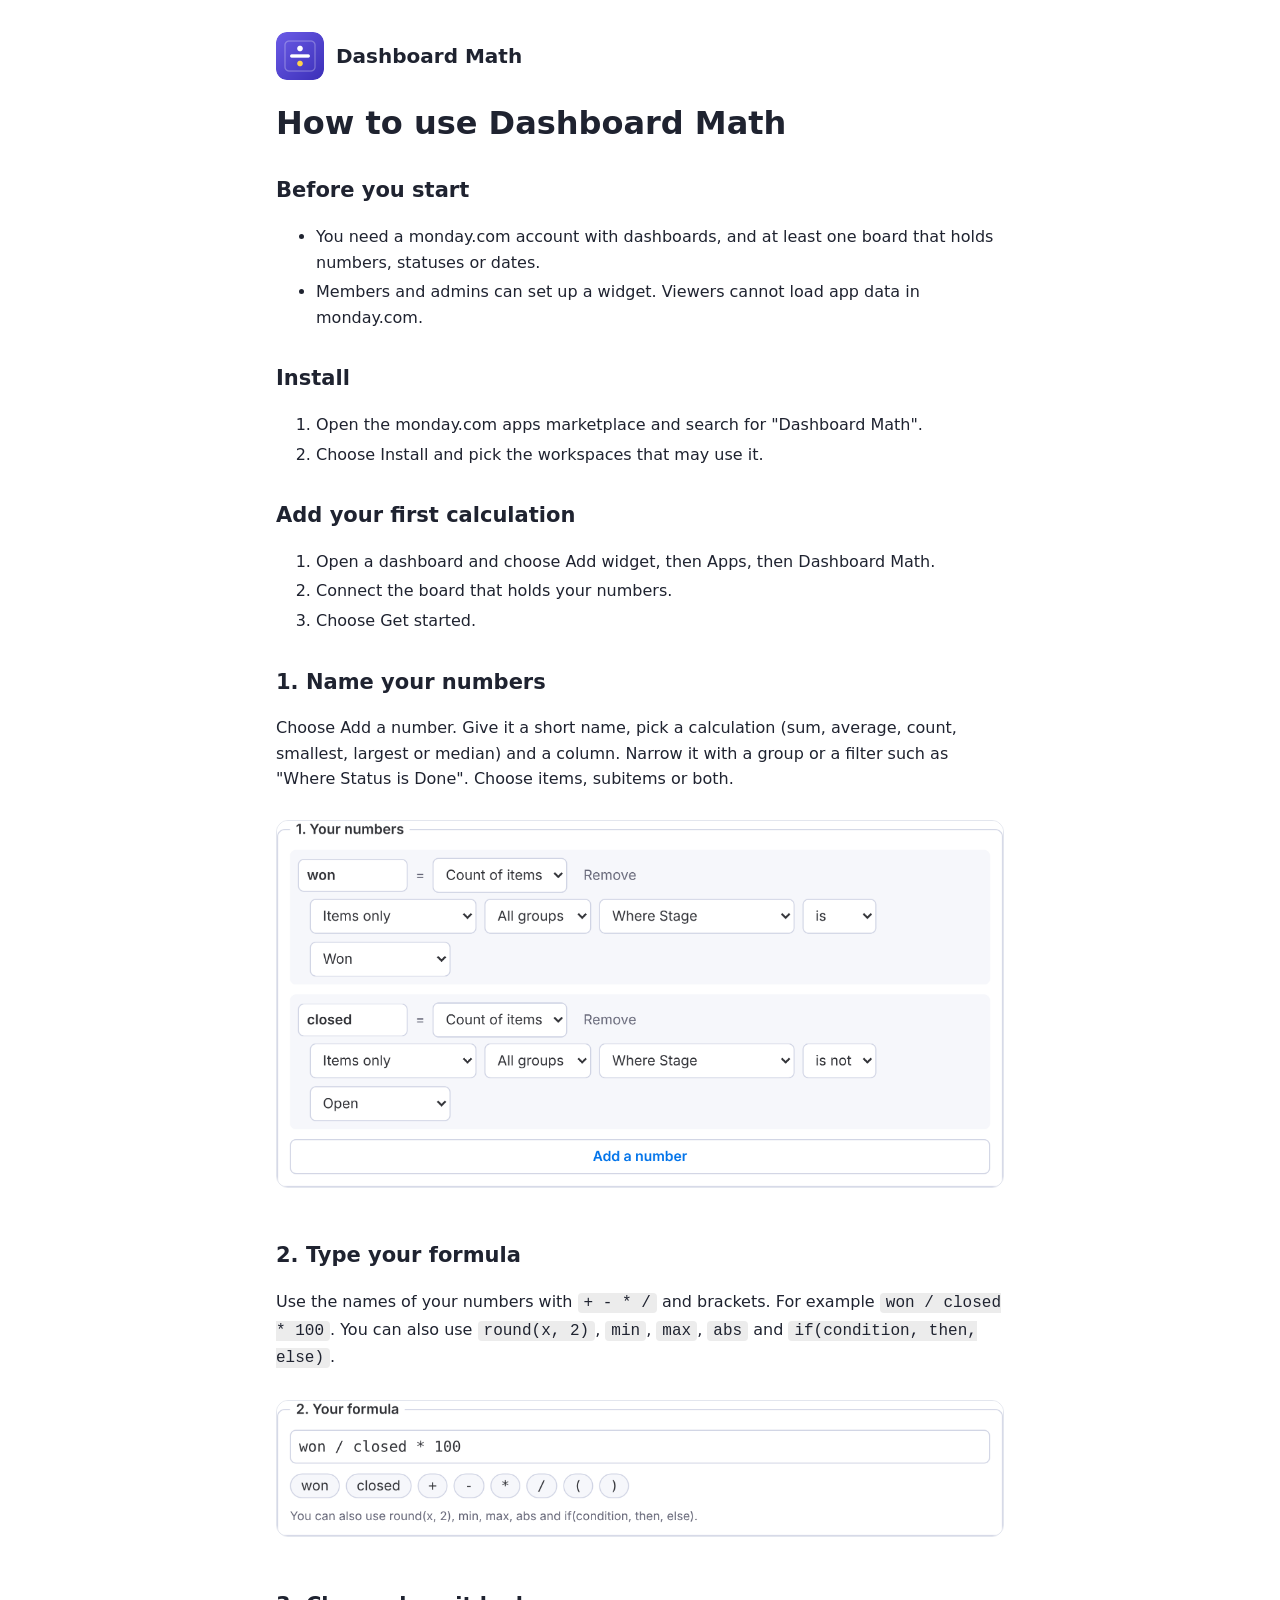
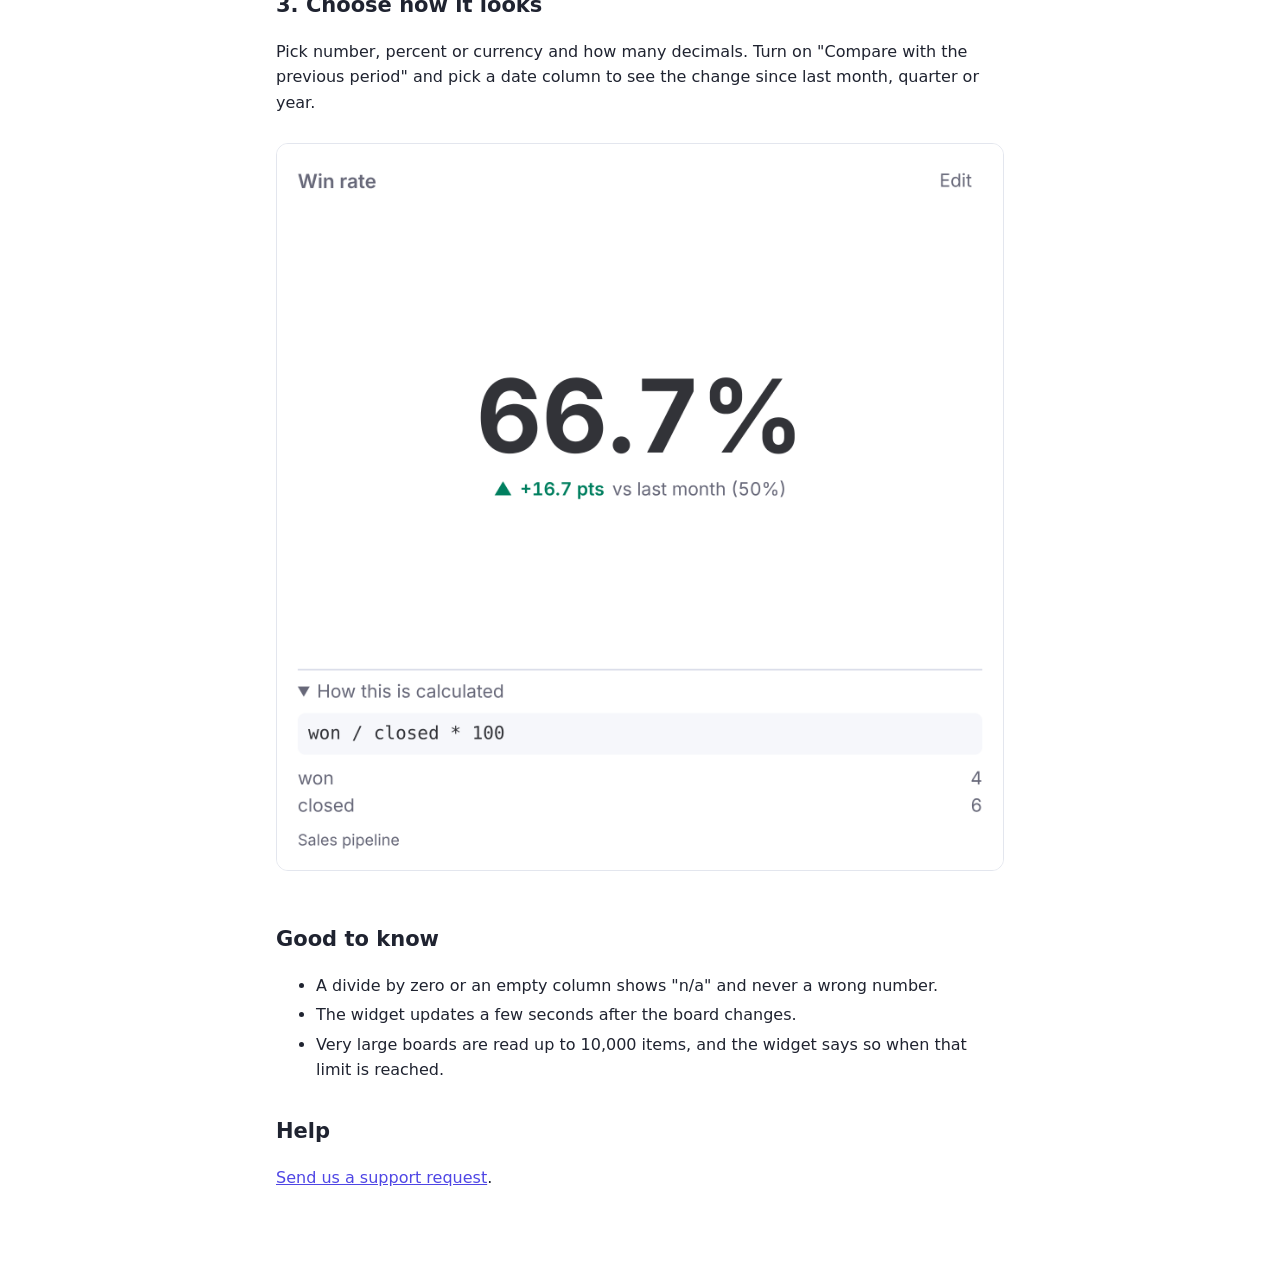
==== how-to.html @ 02962e9d "Dashboard Math public pages" ====
<!doctype html><html lang="en"><head><meta charset="utf-8"><meta name="viewport" content="width=device-width,initial-scale=1"><link rel="stylesheet" href="style.css"><title>How to use Dashboard Math</title></head><body><main><header><img src="icon-192.png" alt=""><strong>Dashboard Math</strong></header>
<h1>How to use Dashboard Math</h1>
<h2>Before you start</h2>
<ul><li>You need a monday.com account with dashboards, and at least one board that holds numbers, statuses or dates.</li><li>Members and admins can set up a widget. Viewers cannot load app data in monday.com.</li></ul>
<h2>Install</h2>
<ol><li>Open the monday.com apps marketplace and search for "Dashboard Math".</li><li>Choose Install and pick the workspaces that may use it.</li></ol>
<h2>Add your first calculation</h2>
<ol><li>Open a dashboard and choose Add widget, then Apps, then Dashboard Math.</li><li>Connect the board that holds your numbers.</li><li>Choose Get started.</li></ol>
<h2>1. Name your numbers</h2>
<p>Choose Add a number. Give it a short name, pick a calculation (sum, average, count, smallest, largest or median) and a column. Narrow it with a group or a filter such as "Where Status is Done". Choose items, subitems or both.</p>
<img class="shot" src="s-numbers.png" alt="Two numbers named won and closed, each a count of items filtered by stage">
<h2>2. Type your formula</h2>
<p>Use the names of your numbers with <code>+ - * /</code> and brackets. For example <code>won / closed * 100</code>. You can also use <code>round(x, 2)</code>, <code>min</code>, <code>max</code>, <code>abs</code> and <code>if(condition, then, else)</code>.</p>
<img class="shot" src="s-formula.png" alt="The formula box with won divided by closed times 100">
<h2>3. Choose how it looks</h2>
<p>Pick number, percent or currency and how many decimals. Turn on "Compare with the previous period" and pick a date column to see the change since last month, quarter or year.</p>
<img class="shot" src="s-working.png" alt="The finished widget showing the result, the change on last month and the numbers behind it">
<h2>Good to know</h2>
<ul><li>A divide by zero or an empty column shows "n/a" and never a wrong number.</li><li>The widget updates a few seconds after the board changes.</li><li>Very large boards are read up to 10,000 items, and the widget says so when that limit is reached.</li></ul>
<h2>Help</h2><p><a href="https://github.com/micwalker17/dashboard-math-site/issues/new">Send us a support request</a>.</p>
</main></body></html>
---- style.css ----
:root{--bg:#fff;--fg:#1f2330;--muted:#5b6172;--line:#e3e6ee;--accent:#4f46e5}
@media (prefers-color-scheme:dark){:root{--bg:#14161d;--fg:#e9ebf2;--muted:#a3a9ba;--line:#2a2e3a;--accent:#8b85ff}}
*{box-sizing:border-box}body{margin:0;background:var(--bg);color:var(--fg);font:16px/1.6 Inter,"Segoe UI",system-ui,Arial,sans-serif}
main{max-width:760px;margin:0 auto;padding:32px 16px 64px}
header{display:flex;align-items:center;gap:12px;margin-bottom:24px}header img{width:48px;height:48px;border-radius:11px}
header strong{font-size:20px}nav{margin-left:auto;display:flex;gap:14px;flex-wrap:wrap}a{color:var(--accent)}
h1{font-size:32px;line-height:1.2;margin:8px 0 12px}h2{font-size:21px;margin:32px 0 8px}
img.shot{max-width:100%;border:1px solid var(--line);border-radius:12px;margin:12px 0;background:#fff}
.muted{color:var(--muted);font-size:14px}code{background:rgba(127,127,127,.15);padding:1px 6px;border-radius:4px}
li{margin:4px 0}
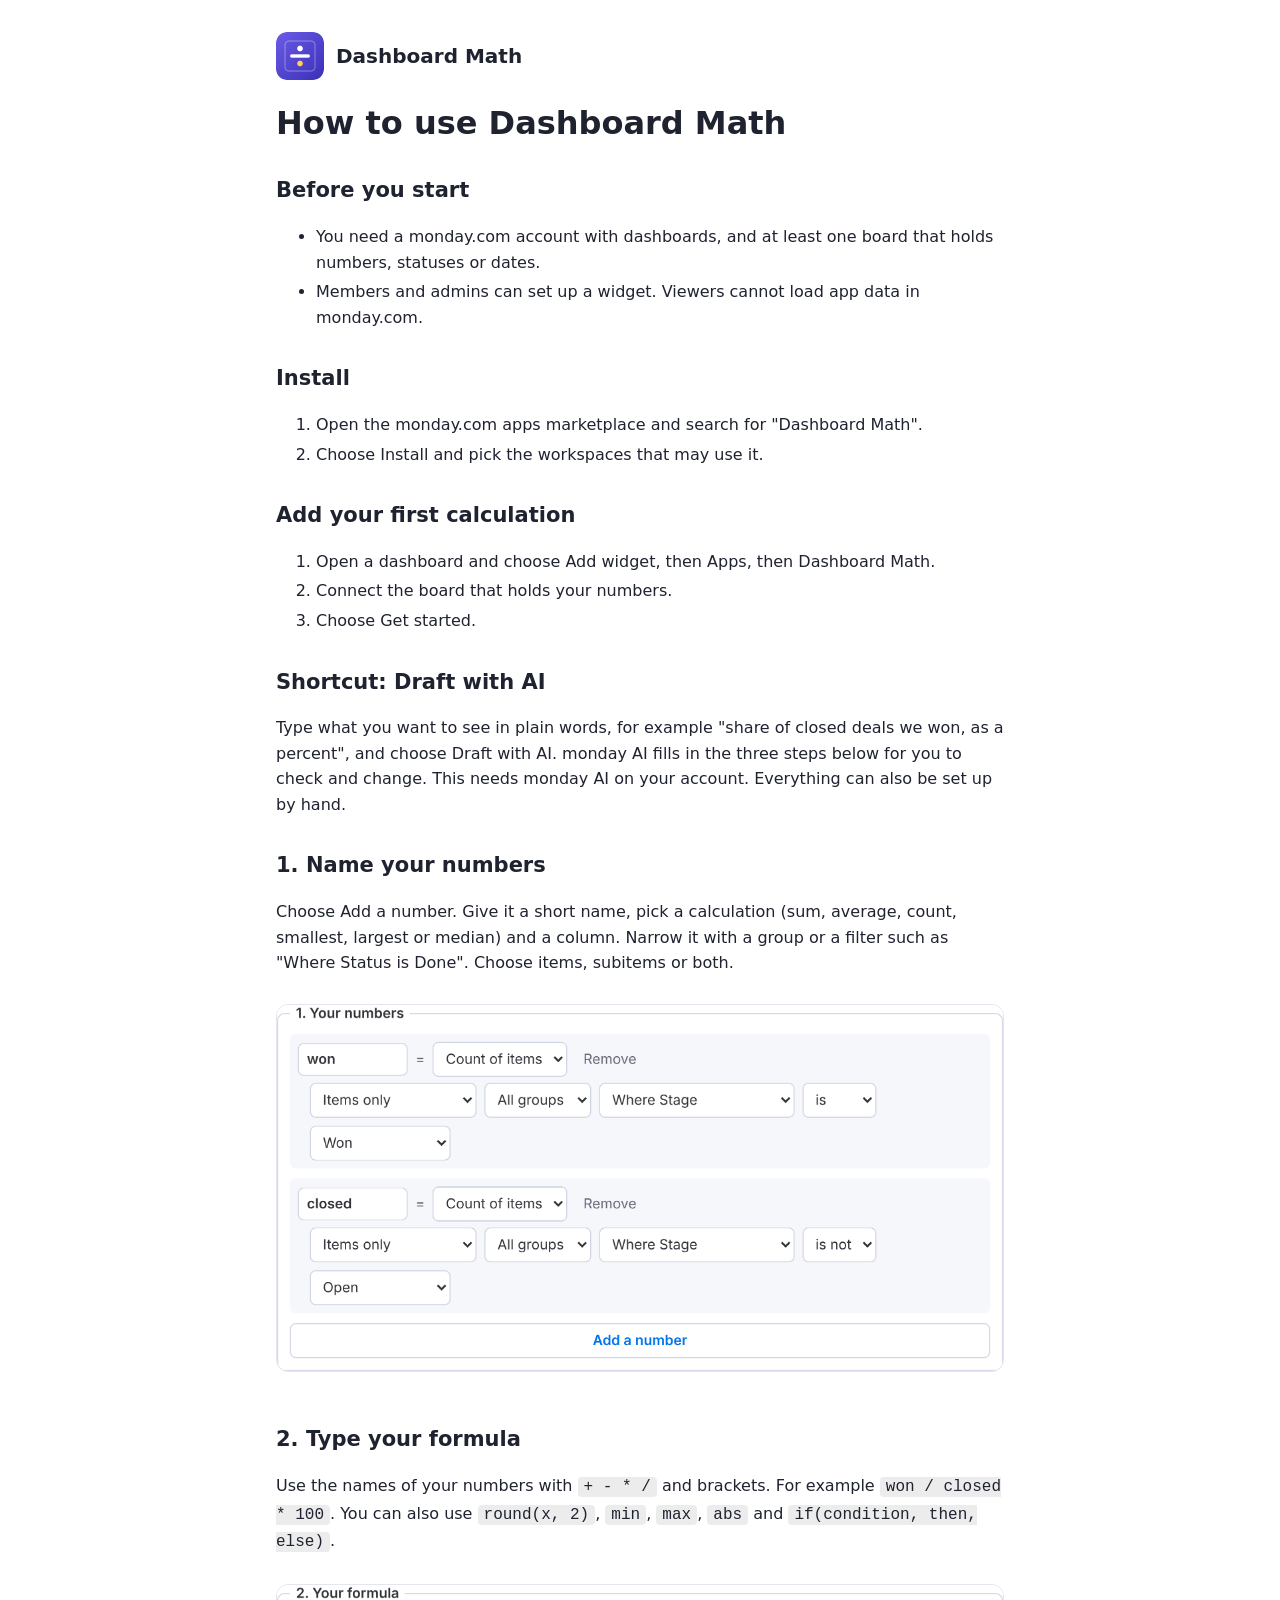
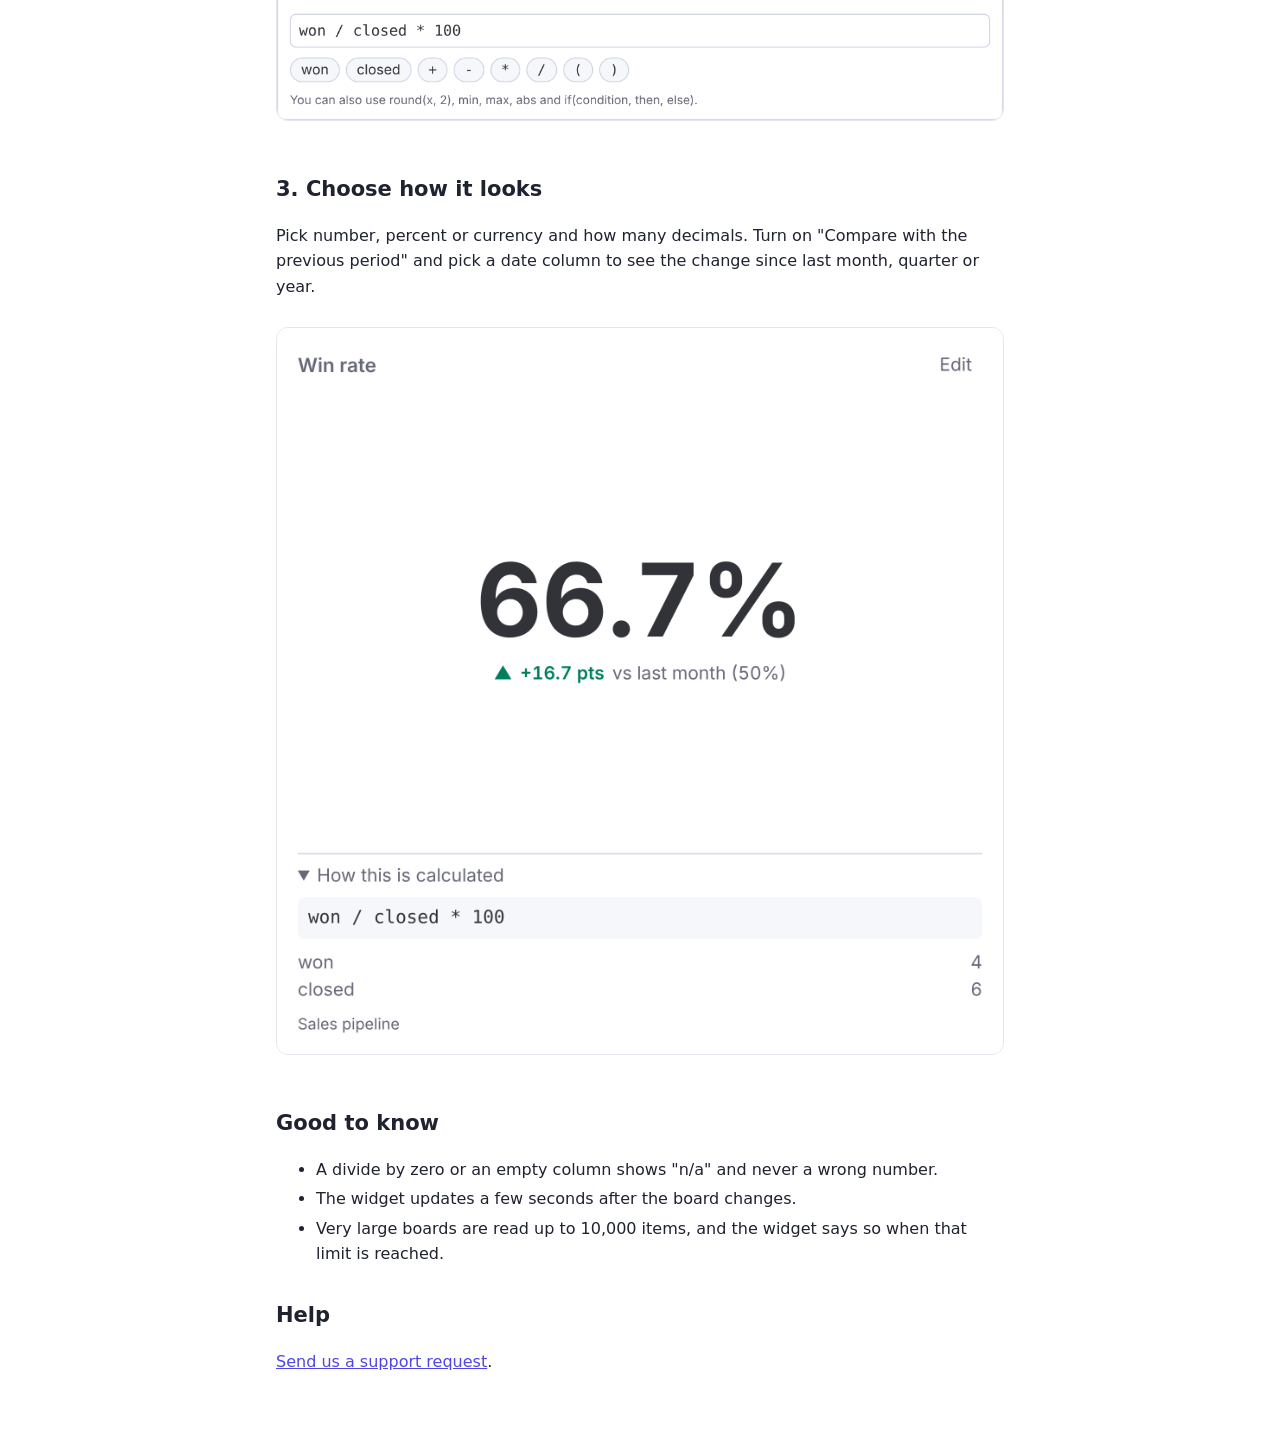
==== commit 6950e83e: "Describe Draft with AI" ====
--- a/how-to.html
+++ b/how-to.html
@@ -6,6 +6,8 @@
 <ol><li>Open the monday.com apps marketplace and search for "Dashboard Math".</li><li>Choose Install and pick the workspaces that may use it.</li></ol>
 <h2>Add your first calculation</h2>
 <ol><li>Open a dashboard and choose Add widget, then Apps, then Dashboard Math.</li><li>Connect the board that holds your numbers.</li><li>Choose Get started.</li></ol>
+<h2>Shortcut: Draft with AI</h2>
+<p>Type what you want to see in plain words, for example "share of closed deals we won, as a percent", and choose Draft with AI. monday AI fills in the three steps below for you to check and change. This needs monday AI on your account. Everything can also be set up by hand.</p>
 <h2>1. Name your numbers</h2>
 <p>Choose Add a number. Give it a short name, pick a calculation (sum, average, count, smallest, largest or median) and a column. Narrow it with a group or a filter such as "Where Status is Done". Choose items, subitems or both.</p>
 <img class="shot" src="s-numbers.png" alt="Two numbers named won and closed, each a count of items filtered by stage">
